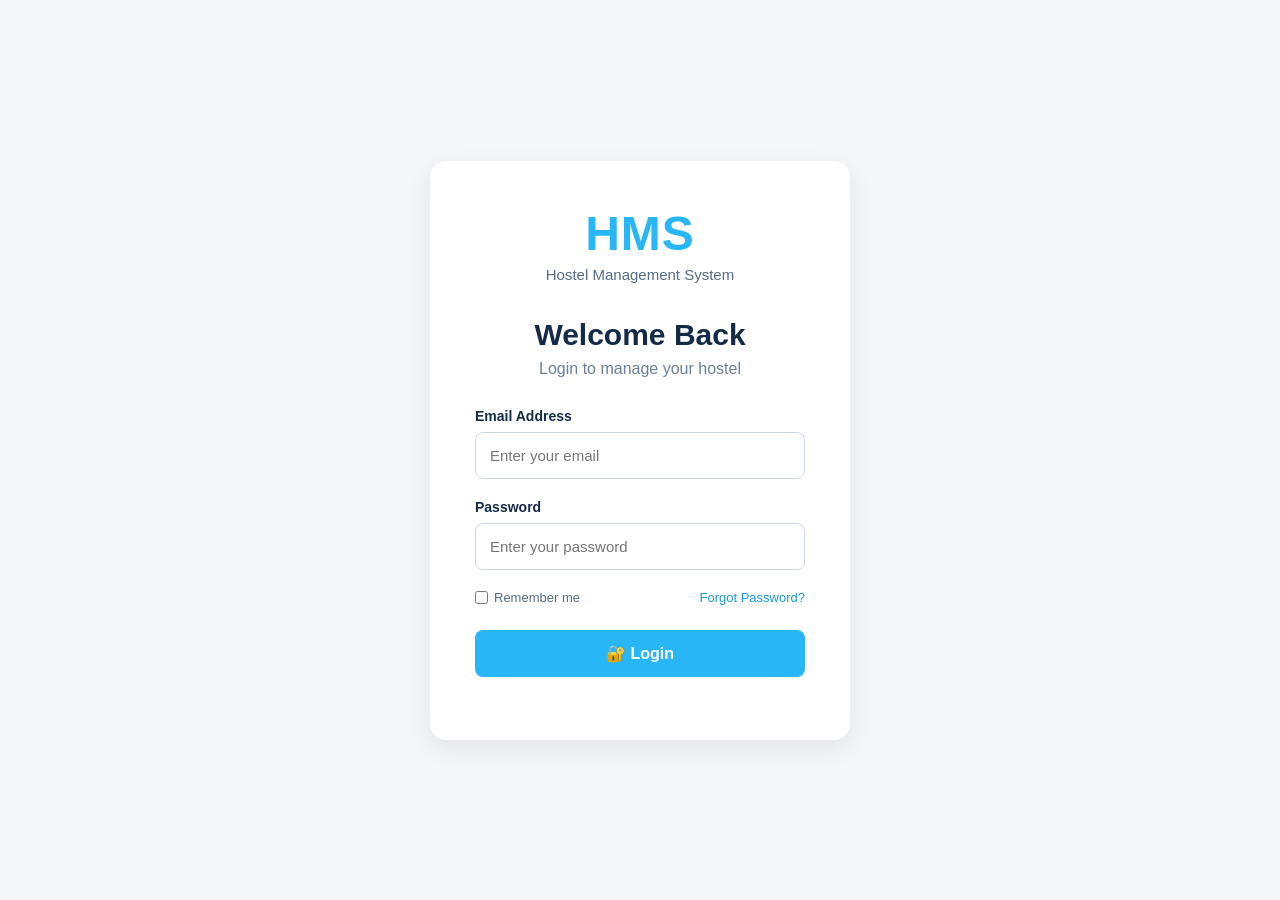
==== index.html @ ae35b174 "Frontend HMS completed" ====
<!DOCTYPE html>
<html lang="en">

<head>

    <meta charset="UTF-8">
    <meta name="viewport" content="width=device-width, initial-scale=1.0">

    <title>HMS | Admin Login</title>

    <link rel="stylesheet" href="css/style.css">

</head>

<body class="login-page">


    <div class="login-container">


        <div class="login-card">


            <!-- HMS Logo -->

            <div class="login-logo">

                <h1>HMS</h1>

                <p>
                    Hostel Management System
                </p>

            </div>


            <!-- Login Heading -->

            <h2>
                Welcome Back
            </h2>

            <p class="login-subtitle">
                Login to manage your hostel
            </p>


            <!-- Login Form -->

            <form id="loginForm">


                <div class="form-group">

                    <label for="email">
                        Email Address
                    </label>

                    <input
                        type="email"
                        id="email"
                        name="email"
                        placeholder="Enter your email"
                        required
                    >

                </div>


                <div class="form-group">

                    <label for="password">
                        Password
                    </label>

                    <input
                        type="password"
                        id="password"
                        name="password"
                        placeholder="Enter your password"
                        required
                    >

                </div>


                <div class="login-options">

                    <label class="remember-me">

                        <input
                            type="checkbox"
                            id="rememberMe"
                        >

                        Remember me

                    </label>


                    <a href="#" class="forgot-password">
                        Forgot Password?
                    </a>

                </div>


                <button
                    type="button"
                    class="login-btn"
                    onclick="window.location.href='pages/dashboard.html'"
>
                         🔐 Login
                </button>
                <p
                    id="loginMessage"
                    class="login-message"
                ></p>


            </form>


        </div>

    </div>


   <script src="js/script.js"></script>

</body>

</html>
---- css/style.css ----
/* General Reset */

* {
    margin: 0;
    padding: 0;
    box-sizing: border-box;
    font-family: Arial, sans-serif;
}

body {
    background-color: #f5f6fa;
    display: flex;
}


/* Sidebar */

.sidebar {
    width: 250px;
    height: 100vh;
    background-color: #1e293b;
    color: white;
    position: fixed;
    left: 0;
    top: 0;
    padding: 25px 15px;
}

.logo {
    text-align: center;
    margin-bottom: 35px;
}

.logo h2 {
    font-size: 30px;
    color: #38bdf8;
}

.logo p {
    font-size: 12px;
    color: #cbd5e1;
    margin-top: 5px;
}

.menu {
    list-style: none;
}

.menu li {
    margin: 8px 0;
}

.menu li a {
    display: block;
    padding: 14px;
    text-decoration: none;
    color: #cbd5e1;
    border-radius: 8px;
    transition: 0.3s;
}

.menu li a:hover,
.menu li.active a {
    background-color: #334155;
    color: white;
}

.logout {
    position: absolute;
    bottom: 30px;
    width: 220px;
}

.logout a {
    display: block;
    padding: 14px;
    color: #fca5a5;
    text-decoration: none;
    border-radius: 8px;
}

.logout a:hover {
    background-color: #7f1d1d;
}


/* Main Content */

.main-content {
    margin-left: 250px;
    width: calc(100% - 250px);
    padding: 30px;
}


/* Top Bar */

.topbar {
    display: flex;
    justify-content: space-between;
    align-items: center;
    margin-bottom: 30px;
}

.topbar h1 {
    font-size: 28px;
    color: #1e293b;
}

.topbar p {
    color: #64748b;
    margin-top: 5px;
}

.admin-profile {
    display: flex;
    align-items: center;
    gap: 12px;
}

.profile-icon {
    width: 45px;
    height: 45px;
    background-color: #38bdf8;
    border-radius: 50%;
    display: flex;
    justify-content: center;
    align-items: center;
    color: white;
    font-weight: bold;
    font-size: 20px;
}

.admin-profile small {
    display: block;
    color: #64748b;
    margin-top: 3px;
}


/* Dashboard Cards */

.dashboard-cards {
    display: grid;
    grid-template-columns: repeat(4, 1fr);
    gap: 20px;
    margin-bottom: 30px;
}

.card {
    background-color: white;
    padding: 22px;
    border-radius: 12px;
    display: flex;
    align-items: center;
    gap: 15px;
    box-shadow: 0 3px 10px rgba(0, 0, 0, 0.08);
}

.card h3 {
    font-size: 25px;
    color: #1e293b;
}

.card p {
    color: #64748b;
    font-size: 14px;
    margin-top: 5px;
}

.card-icon {
    width: 50px;
    height: 50px;
    border-radius: 10px;
    display: flex;
    justify-content: center;
    align-items: center;
    font-size: 23px;
}

.blue {
    background-color: #dbeafe;
}

.green {
    background-color: #dcfce7;
}

.orange {
    background-color: #ffedd5;
}

.red {
    background-color: #fee2e2;
}


/* Sections */

.dashboard-sections {
    display: grid;
    grid-template-columns: 2fr 1fr;
    gap: 25px;
}

.section-box {
    background-color: white;
    padding: 25px;
    border-radius: 12px;
    box-shadow: 0 3px 10px rgba(0, 0, 0, 0.08);
}

.section-header {
    display: flex;
    justify-content: space-between;
    align-items: center;
    margin-bottom: 20px;
}

.section-header h2 {
    color: #1e293b;
    font-size: 20px;
}

.section-header button {
    border: none;
    background-color: #38bdf8;
    color: white;
    padding: 8px 14px;
    border-radius: 6px;
    cursor: pointer;
}

.section-header button:hover {
    background-color: #0284c7;
}


/* Activities */

.activity {
    display: flex;
    align-items: center;
    gap: 15px;
    padding: 15px 0;
    border-bottom: 1px solid #e2e8f0;
}

.activity:last-child {
    border-bottom: none;
}

.activity-icon {
    font-size: 25px;
}

.activity strong {
    color: #334155;
}

.activity p {
    font-size: 13px;
    color: #64748b;
    margin-top: 4px;
}

.activity small {
    margin-left: auto;
    color: #94a3b8;
}


/* Quick Actions */

.quick-actions {
    display: grid;
    gap: 12px;
}

.action-btn {
    padding: 15px;
    background-color: #f1f5f9;
    color: #334155;
    text-decoration: none;
    border-radius: 8px;
    transition: 0.3s;
}

.action-btn:hover {
    background-color: #e0f2fe;
    color: #0284c7;
}


/* Responsive Design */

@media (max-width: 1000px) {

    .dashboard-cards {
        grid-template-columns: repeat(2, 1fr);
    }

    .dashboard-sections {
        grid-template-columns: 1fr;
    }

}

@media (max-width: 700px) {

    .sidebar {
        width: 200px;
    }

    .main-content {
        margin-left: 200px;
        width: calc(100% - 200px);
    }

    .dashboard-cards {
        grid-template-columns: 1fr;
    }

}
/* ============================= */
/* ROOM ALLOCATION MODULE */
/* ============================= */

.room-section {
    margin-top: 25px;
}

.room-grid {
    display: grid;
    grid-template-columns: repeat(2, 1fr);
    gap: 20px;
}

.room-card {
    border: 1px solid #e2e8f0;
    border-radius: 10px;
    padding: 20px;
    transition: 0.3s;
}

.room-card:hover {
    box-shadow: 0 5px 15px rgba(0, 0, 0, 0.08);
    transform: translateY(-3px);
}

.room-header {
    display: flex;
    justify-content: space-between;
    align-items: center;
    margin-bottom: 15px;
}

.room-header h3 {
    color: #1e293b;
    font-size: 20px;
}

.room-card p {
    color: #64748b;
    margin: 8px 0;
    font-size: 14px;
}

.room-card strong {
    color: #334155;
}


/* Room Status */

.available,
.occupied {
    padding: 5px 10px;
    border-radius: 20px;
    font-size: 12px;
    font-weight: bold;
}

.available {
    background-color: #dcfce7;
    color: #15803d;
}

.occupied {
    background-color: #fee2e2;
    color: #dc2626;
}


/* Room Buttons */

.allocate-btn {
    width: 100%;
    margin-top: 15px;
    padding: 11px;
    border: none;
    border-radius: 6px;
    background-color: #38bdf8;
    color: white;
    cursor: pointer;
    font-size: 14px;
}

.allocate-btn:hover {
    background-color: #0284c7;
}

.full-btn {
    width: 100%;
    margin-top: 15px;
    padding: 11px;
    border: none;
    border-radius: 6px;
    background-color: #e2e8f0;
    color: #64748b;
    cursor: not-allowed;
}


/* Modal */

.modal {
    display: none;
    position: fixed;
    z-index: 10;
    left: 0;
    top: 0;
    width: 100%;
    height: 100%;
    background-color: rgba(15, 23, 42, 0.6);
    justify-content: center;
    align-items: center;
}

.modal-content {
    background-color: white;
    width: 420px;
    padding: 30px;
    border-radius: 12px;
    position: relative;
}

.modal-content h2 {
    color: #1e293b;
    margin-bottom: 20px;
}

.close {
    position: absolute;
    right: 20px;
    top: 15px;
    font-size: 28px;
    color: #64748b;
    cursor: pointer;
}

.close:hover {
    color: #ef4444;
}


/* Form */

.modal-content form {
    display: flex;
    flex-direction: column;
}

.modal-content label {
    margin: 10px 0 6px;
    color: #334155;
    font-size: 14px;
    font-weight: bold;
}

.modal-content input,
.modal-content select {
    padding: 12px;
    border: 1px solid #cbd5e1;
    border-radius: 6px;
    outline: none;
    font-size: 14px;
}

.modal-content input:focus,
.modal-content select:focus {
    border-color: #38bdf8;
}


/* Submit Button */

.submit-btn {
    margin-top: 20px;
    padding: 12px;
    border: none;
    border-radius: 6px;
    background-color: #38bdf8;
    color: white;
    font-size: 15px;
    cursor: pointer;
}

.submit-btn:hover {
    background-color: #0284c7;
}


/* Responsive Room Design */

@media (max-width: 800px) {

    .room-grid {
        grid-template-columns: 1fr;
    }

}
/* ============================= */
/* STUDENT REGISTRATION MODULE */
/* ============================= */

.registration-box {
    background-color: white;
    padding: 30px;
    border-radius: 12px;
    box-shadow: 0 3px 10px rgba(0, 0, 0, 0.08);
}

.registration-header {
    display: flex;
    justify-content: space-between;
    align-items: center;
    border-bottom: 1px solid #e2e8f0;
    padding-bottom: 20px;
    margin-bottom: 25px;
}

.registration-header h2 {
    color: #1e293b;
    font-size: 22px;
}

.registration-header p {
    color: #64748b;
    margin-top: 6px;
    font-size: 14px;
}

.form-icon {
    width: 55px;
    height: 55px;
    border-radius: 10px;
    background-color: #dbeafe;
    display: flex;
    justify-content: center;
    align-items: center;
    font-size: 28px;
}

.form-section-title {
    color: #1e293b;
    font-size: 17px;
    margin: 25px 0 18px;
    padding-bottom: 8px;
    border-bottom: 2px solid #e0f2fe;
}

.form-grid {
    display: grid;
    grid-template-columns: repeat(2, 1fr);
    gap: 20px;
}

.form-group {
    display: flex;
    flex-direction: column;
}

.form-group label {
    color: #334155;
    font-size: 14px;
    font-weight: bold;
    margin-bottom: 7px;
}

.form-group input,
.form-group select,
.form-group textarea {
    padding: 12px;
    border: 1px solid #cbd5e1;
    border-radius: 6px;
    outline: none;
    font-size: 14px;
    color: #334155;
}

.form-group input:focus,
.form-group select:focus,
.form-group textarea:focus {
    border-color: #38bdf8;
}

.form-group textarea {
    resize: vertical;
}

.full-width {
    width: 100%;
}

.form-buttons {
    display: flex;
    justify-content: flex-end;
    gap: 15px;
    margin-top: 30px;
    padding-top: 20px;
    border-top: 1px solid #e2e8f0;
}

.clear-btn {
    padding: 12px 22px;
    border: 1px solid #cbd5e1;
    border-radius: 6px;
    background-color: white;
    color: #64748b;
    cursor: pointer;
    font-size: 14px;
}

.clear-btn:hover {
    background-color: #f1f5f9;
}

.register-btn {
    padding: 12px 25px;
    border: none;
    border-radius: 6px;
    background-color: #38bdf8;
    color: white;
    cursor: pointer;
    font-size: 14px;
}

.register-btn:hover {
    background-color: #0284c7;
}


/* Responsive Registration Form */

@media (max-width: 800px) {

    .form-grid {
        grid-template-columns: 1fr;
    }

}
/* ============================= */
/* FEE PAYMENT MODULE */
/* ============================= */

.payment-section {
    margin-top: 25px;
}

.payment-tools {
    display: flex;
    gap: 15px;
    margin-bottom: 20px;
}

.payment-tools input {
    flex: 1;
    padding: 12px;
    border: 1px solid #cbd5e1;
    border-radius: 6px;
    outline: none;
}

.payment-tools select {
    width: 160px;
    padding: 12px;
    border: 1px solid #cbd5e1;
    border-radius: 6px;
    outline: none;
}

.payment-tools input:focus,
.payment-tools select:focus {
    border-color: #38bdf8;
}


/* Payment Table */

.table-container {
    overflow-x: auto;
}

table {
    width: 100%;
    border-collapse: collapse;
}

table th {
    background-color: #f1f5f9;
    color: #334155;
    text-align: left;
    padding: 15px;
    font-size: 13px;
}

table td {
    padding: 15px;
    border-bottom: 1px solid #e2e8f0;
    color: #475569;
    font-size: 14px;
}

table tr:hover {
    background-color: #f8fafc;
}


/* Payment Status */

.paid-status,
.pending-status {
    padding: 6px 12px;
    border-radius: 20px;
    font-size: 12px;
    font-weight: bold;
}

.paid-status {
    background-color: #dcfce7;
    color: #15803d;
}

.pending-status {
    background-color: #ffedd5;
    color: #c2410c;
}


/* View Button */

.view-btn {
    padding: 7px 14px;
    border: none;
    border-radius: 5px;
    background-color: #e0f2fe;
    color: #0284c7;
    cursor: pointer;
}

.view-btn:hover {
    background-color: #bae6fd;
}


/* Fee Responsive Design */

@media (max-width: 700px) {

    .payment-tools {
        flex-direction: column;
    }

    .payment-tools select {
        width: 100%;
    }

}
/* ============================= */
/* COMPLAINT MANAGEMENT MODULE */
/* ============================= */

.complaint-section {
    margin-top: 25px;
}

.complaint-tools {
    display: flex;
    gap: 15px;
    margin-bottom: 20px;
}

.complaint-tools input {
    flex: 1;
    padding: 12px;
    border: 1px solid #cbd5e1;
    border-radius: 6px;
    outline: none;
}

.complaint-tools select {
    width: 160px;
    padding: 12px;
    border: 1px solid #cbd5e1;
    border-radius: 6px;
    outline: none;
}

.complaint-tools input:focus,
.complaint-tools select:focus {
    border-color: #38bdf8;
}


/* Complaint List */

.complaint-list {
    display: grid;
    gap: 18px;
}

.complaint-card {
    border: 1px solid #e2e8f0;
    border-radius: 10px;
    padding: 20px;
    transition: 0.3s;
}

.complaint-card:hover {
    box-shadow: 0 5px 15px rgba(0, 0, 0, 0.08);
}

.complaint-top {
    display: flex;
    justify-content: space-between;
    align-items: flex-start;
}

.complaint-top h3 {
    color: #1e293b;
    margin-bottom: 5px;
}

.complaint-top p {
    color: #94a3b8;
    font-size: 13px;
}

.complaint-info {
    display: flex;
    gap: 30px;
    margin: 18px 0;
    flex-wrap: wrap;
}

.complaint-info p {
    color: #64748b;
    font-size: 14px;
}

.complaint-description {
    color: #475569;
    background-color: #f8fafc;
    padding: 12px;
    border-radius: 6px;
    font-size: 14px;
}


/* Complaint Status */

.complaint-pending,
.complaint-progress,
.complaint-resolved {
    padding: 6px 12px;
    border-radius: 20px;
    font-size: 12px;
    font-weight: bold;
}

.complaint-pending {
    background-color: #ffedd5;
    color: #c2410c;
}

.complaint-progress {
    background-color: #dbeafe;
    color: #1d4ed8;
}

.complaint-resolved {
    background-color: #dcfce7;
    color: #15803d;
}


/* Complaint Actions */

.complaint-actions {
    display: flex;
    gap: 10px;
    margin-top: 15px;
}

.resolve-btn,
.progress-btn,
.resolved-btn {
    padding: 8px 15px;
    border: none;
    border-radius: 5px;
    cursor: pointer;
}

.resolve-btn {
    background-color: #dcfce7;
    color: #15803d;
}

.resolve-btn:hover {
    background-color: #bbf7d0;
}

.progress-btn {
    background-color: #dbeafe;
    color: #1d4ed8;
}

.progress-btn:hover {
    background-color: #bfdbfe;
}

.resolved-btn {
    background-color: #e2e8f0;
    color: #64748b;
    cursor: not-allowed;
}


/* Complaint Responsive Design */

@media (max-width: 700px) {

    .complaint-tools {
        flex-direction: column;
    }

    .complaint-tools select {
        width: 100%;
    }

    .complaint-info {
        flex-direction: column;
        gap: 8px;
    }

}
/* ============================= */
/* HOSTEL NOTICES & SERVICES */
/* ============================= */

.notices-section {
    margin-top: 25px;
}

.notice-tools {
    display: flex;
    gap: 15px;
    margin-bottom: 20px;
}

.notice-tools input {
    flex: 1;
    padding: 12px;
    border: 1px solid #cbd5e1;
    border-radius: 6px;
    outline: none;
}

.notice-tools select {
    width: 180px;
    padding: 12px;
    border: 1px solid #cbd5e1;
    border-radius: 6px;
    outline: none;
}

.notice-tools input:focus,
.notice-tools select:focus {
    border-color: #38bdf8;
}


/* Notice List */

.notice-list {
    display: grid;
    gap: 18px;
}

.notice-card {
    border: 1px solid #e2e8f0;
    border-radius: 10px;
    padding: 20px;
    transition: 0.3s;
}

.notice-card:hover {
    box-shadow: 0 5px 15px rgba(0, 0, 0, 0.08);
}

.important-notice {
    border-left: 5px solid #ef4444;
}

.notice-header {
    display: flex;
    justify-content: space-between;
    align-items: flex-start;
    gap: 20px;
}

.notice-header h3 {
    color: #1e293b;
    margin-top: 10px;
}

.notice-category {
    display: inline-block;
    padding: 6px 12px;
    border-radius: 20px;
    font-size: 12px;
    font-weight: bold;
}

.maintenance {
    background-color: #dbeafe;
    color: #1d4ed8;
}

.services {
    background-color: #dcfce7;
    color: #15803d;
}

.rules {
    background-color: #fef3c7;
    color: #b45309;
}

.priority-high,
.priority-normal {
    padding: 6px 12px;
    border-radius: 20px;
    font-size: 12px;
    font-weight: bold;
}

.priority-high {
    background-color: #fee2e2;
    color: #dc2626;
}

.priority-normal {
    background-color: #f1f5f9;
    color: #64748b;
}

.notice-description {
    margin: 18px 0;
    padding: 14px;
    background-color: #f8fafc;
    border-radius: 6px;
    color: #475569;
    line-height: 1.6;
}

.notice-footer {
    display: flex;
    gap: 25px;
    color: #94a3b8;
    font-size: 13px;
}


/* Notices Responsive */

@media (max-width: 700px) {

    .notice-tools {
        flex-direction: column;
    }

    .notice-tools select {
        width: 100%;
    }

    .notice-header {
        flex-direction: column;
    }

}
/* =========================================
   HOSTEL NOTICES ON DASHBOARD
========================================= */

.hostel-notices {
    width: 100%;
    margin-top: 24px;
}


/* Notice list */

.dashboard-notice-list {
    display: flex;
    flex-direction: column;
    gap: 14px;
}


/* Individual notice */

.dashboard-notice {
    display: flex;
    align-items: flex-start;
    gap: 16px;

    padding: 18px;

    border: 1px solid #e5e7eb;
    border-radius: 12px;

    background: #ffffff;
}


/* Notice icon */

.notice-icon {
    width: 42px;
    height: 42px;

    display: flex;
    align-items: center;
    justify-content: center;

    border-radius: 10px;

    font-size: 22px;

    flex-shrink: 0;
}


/* Notice icon backgrounds */

.maintenance-icon {
    background: #fff0d9;
}

.service-icon {
    background: #dcfce7;
}

.important-icon {
    background: #fee2e2;
}


/* Notice content */

.notice-content {
    flex: 1;
}


.notice-content h3 {
    margin: 0 0 6px;

    font-size: 17px;
    color: #1e293b;
}


.notice-content p {
    margin: 0 0 8px;

    color: #64748b;
    font-size: 14px;
}


.notice-content small {
    color: #94a3b8;
    font-size: 13px;
}


/* Mobile responsive */

@media (max-width: 768px) {

    .dashboard-notice {
        padding: 14px;
    }

    .notice-content h3 {
        font-size: 15px;
    }

    .notice-content p {
        font-size: 13px;
    }

}
/* =========================================
   HMS LOGIN PAGE
========================================= */

.login-page {
    margin: 0;
    min-height: 100vh;

    background: #f4f6fa;

    display: flex;
    justify-content: center;
    align-items: center;
}


.login-container {
    width: 100%;

    display: flex;
    justify-content: center;
    align-items: center;
}


.login-card {
    width: 420px;

    background: #ffffff;

    padding: 45px;

    border-radius: 16px;

    box-shadow: 0 8px 25px rgba(0, 0, 0, 0.08);

    text-align: center;
}


/* HMS Logo */

.login-logo h1 {
    margin: 0;

    color: #29b6f6;

    font-size: 48px;

    letter-spacing: 1px;
}


.login-logo p {
    margin-top: 5px;

    color: #526b89;

    font-size: 15px;
}


/* Login Heading */

.login-card h2 {
    margin-top: 35px;
    margin-bottom: 8px;

    color: #142b48;

    font-size: 30px;
}


.login-subtitle {
    color: #6b7f99;

    margin-bottom: 30px;
}


/* Form */

.login-card form {
    text-align: left;
}


.form-group {
    margin-bottom: 20px;
}


.form-group label {
    display: block;

    margin-bottom: 8px;

    color: #142b48;

    font-weight: 600;
}


.form-group input[type="email"],
.form-group input[type="password"] {
    width: 100%;

    padding: 14px;

    border: 1px solid #cbd7e6;

    border-radius: 8px;

    font-size: 15px;

    box-sizing: border-box;

    outline: none;
}


.form-group input:focus {
    border-color: #29b6f6;
}


/* Login Options */

.login-options {
    display: flex;

    justify-content: space-between;

    align-items: center;

    margin-bottom: 25px;

    font-size: 13px;
}


.remember-me {
    color: #526b89;

    display: flex;

    align-items: center;

    gap: 6px;
}


.forgot-password {
    color: #159bd7;

    text-decoration: none;
}


.forgot-password:hover {
    text-decoration: underline;
}


/* Login Button */

.login-btn {
    width: 100%;

    padding: 14px;

    border: none;

    border-radius: 8px;

    background: #29b6f6;

    color: white;

    font-size: 16px;

    font-weight: 600;

    cursor: pointer;
}


.login-btn:hover {
    background: #1da4df;
}


/* Login Message */

.login-message {
    text-align: center;

    margin-top: 18px;

    font-size: 14px;
}
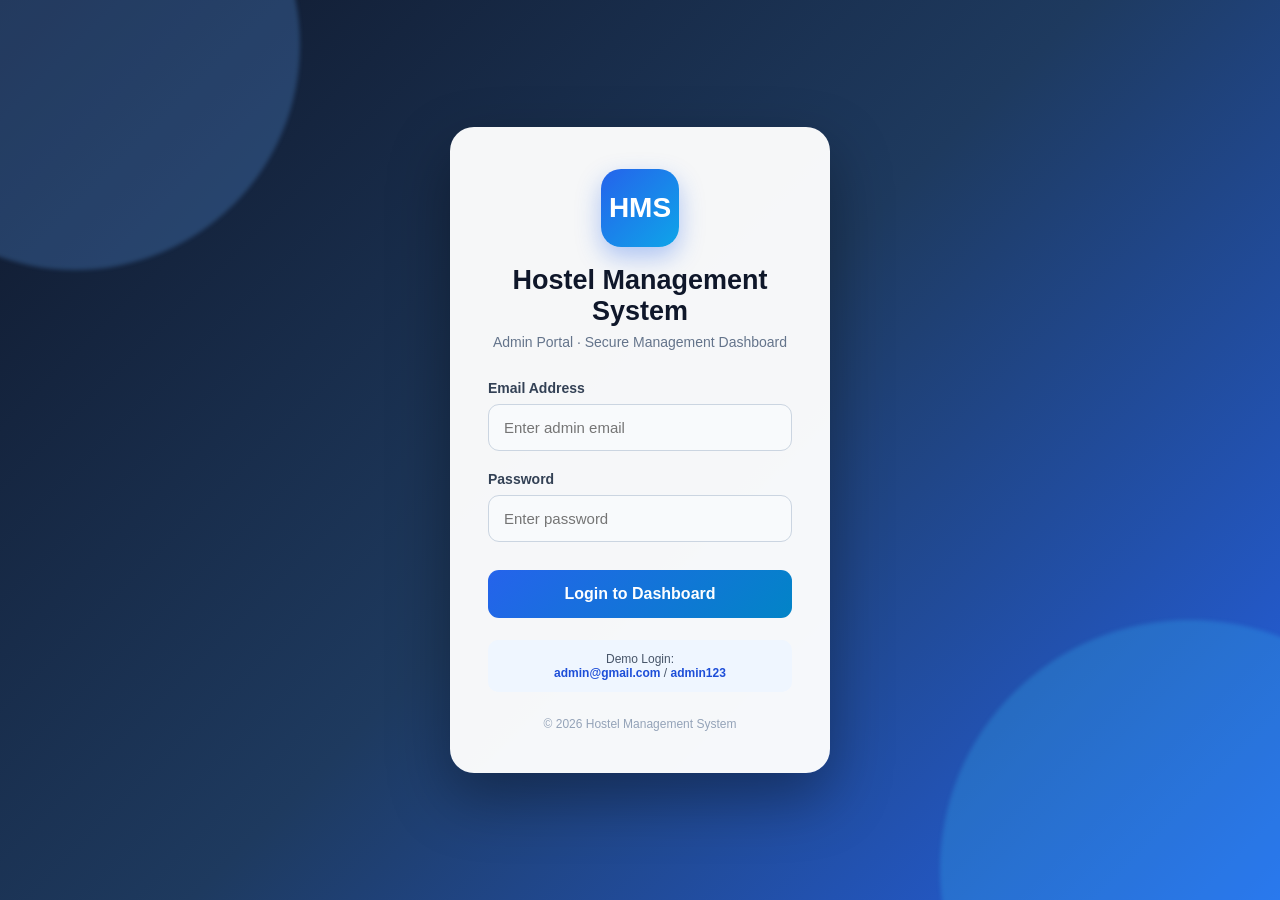
==== commit 61649b21: "Update Hostel Management System" ====
--- a/index.html
+++ b/index.html
@@ -2,53 +2,218 @@
 <html lang="en">
 
 <head>
-
     <meta charset="UTF-8">
     <meta name="viewport" content="width=device-width, initial-scale=1.0">
 
     <title>HMS | Admin Login</title>
 
-    <link rel="stylesheet" href="css/style.css">
-
+    <style>
+
+        * {
+            margin: 0;
+            padding: 0;
+            box-sizing: border-box;
+            font-family: Arial, Helvetica, sans-serif;
+        }
+
+        body {
+            min-height: 100vh;
+            background:
+                linear-gradient(135deg, #0f172a, #1e3a5f, #2563eb);
+            display: flex;
+            align-items: center;
+            justify-content: center;
+            overflow: hidden;
+        }
+
+        /* Background circles */
+
+        body::before,
+        body::after {
+            content: "";
+            position: fixed;
+            border-radius: 50%;
+            filter: blur(2px);
+            opacity: 0.25;
+        }
+
+        body::before {
+            width: 450px;
+            height: 450px;
+            background: #60a5fa;
+            top: -180px;
+            left: -150px;
+        }
+
+        body::after {
+            width: 500px;
+            height: 500px;
+            background: #38bdf8;
+            bottom: -220px;
+            right: -160px;
+        }
+
+        /* Main card */
+
+        .login-container {
+            width: 100%;
+            max-width: 430px;
+            padding: 25px;
+            position: relative;
+            z-index: 2;
+        }
+
+        .login-card {
+            background: rgba(255, 255, 255, 0.96);
+            border-radius: 24px;
+            padding: 42px 38px;
+            box-shadow: 0 25px 60px rgba(0, 0, 0, 0.35);
+            text-align: center;
+        }
+
+        /* Logo */
+
+        .logo-box {
+            width: 78px;
+            height: 78px;
+            margin: 0 auto 18px;
+            border-radius: 20px;
+            background: linear-gradient(135deg, #2563eb, #0ea5e9);
+            color: white;
+            display: flex;
+            align-items: center;
+            justify-content: center;
+            box-shadow: 0 10px 25px rgba(37, 99, 235, 0.35);
+        }
+
+        .logo-box span {
+            font-size: 28px;
+            font-weight: bold;
+        }
+
+        h1 {
+            color: #0f172a;
+            font-size: 27px;
+            margin-bottom: 7px;
+        }
+
+        .subtitle {
+            color: #64748b;
+            font-size: 14px;
+            margin-bottom: 30px;
+        }
+
+        /* Form */
+
+        .form-group {
+            text-align: left;
+            margin-bottom: 20px;
+        }
+
+        label {
+            display: block;
+            color: #334155;
+            font-size: 14px;
+            font-weight: bold;
+            margin-bottom: 8px;
+        }
+
+        input {
+            width: 100%;
+            padding: 14px 15px;
+            border: 1px solid #cbd5e1;
+            border-radius: 11px;
+            outline: none;
+            font-size: 15px;
+            transition: 0.2s;
+            background: #f8fafc;
+        }
+
+        input:focus {
+            border-color: #2563eb;
+            background: white;
+            box-shadow: 0 0 0 3px rgba(37, 99, 235, 0.12);
+        }
+
+        /* Login button */
+
+        .login-btn {
+            width: 100%;
+            border: none;
+            padding: 15px;
+            border-radius: 11px;
+            background: linear-gradient(135deg, #2563eb, #0284c7);
+            color: white;
+            font-size: 16px;
+            font-weight: bold;
+            cursor: pointer;
+            transition: 0.25s;
+            margin-top: 8px;
+        }
+
+        .login-btn:hover {
+            transform: translateY(-2px);
+            box-shadow: 0 10px 25px rgba(37, 99, 235, 0.3);
+        }
+
+        .login-btn:active {
+            transform: translateY(0);
+        }
+
+        .demo {
+            margin-top: 22px;
+            padding: 12px;
+            border-radius: 10px;
+            background: #eff6ff;
+            color: #475569;
+            font-size: 12px;
+        }
+
+        .demo strong {
+            color: #1d4ed8;
+        }
+
+        #loginMessage {
+            margin-top: 15px;
+            font-size: 14px;
+        }
+
+        .footer {
+            margin-top: 25px;
+            color: #94a3b8;
+            font-size: 12px;
+        }
+
+        @media (max-width: 500px) {
+
+            .login-card {
+                padding: 32px 25px;
+            }
+
+        }
+
+    </style>
 </head>
 
-<body class="login-page">
-
+
+<body>
 
     <div class="login-container">
 
-
         <div class="login-card">
 
-
-            <!-- HMS Logo -->
-
-            <div class="login-logo">
-
-                <h1>HMS</h1>
-
-                <p>
-                    Hostel Management System
-                </p>
-
+            <div class="logo-box">
+                <span>HMS</span>
             </div>
 
-
-            <!-- Login Heading -->
-
-            <h2>
-                Welcome Back
-            </h2>
-
-            <p class="login-subtitle">
-                Login to manage your hostel
+            <h1>Hostel Management System</h1>
+
+            <p class="subtitle">
+                Admin Portal · Secure Management Dashboard
             </p>
 
 
-            <!-- Login Form -->
-
             <form id="loginForm">
-
 
                 <div class="form-group">
 
@@ -59,8 +224,8 @@
                     <input
                         type="email"
                         id="email"
-                        name="email"
-                        placeholder="Enter your email"
+                        placeholder="Enter admin email"
+                        autocomplete="username"
                         required
                     >
 
@@ -76,57 +241,130 @@
                     <input
                         type="password"
                         id="password"
-                        name="password"
-                        placeholder="Enter your password"
+                        placeholder="Enter password"
+                        autocomplete="current-password"
                         required
                     >
 
                 </div>
 
 
-                <div class="login-options">
-
-                    <label class="remember-me">
-
-                        <input
-                            type="checkbox"
-                            id="rememberMe"
-                        >
-
-                        Remember me
-
-                    </label>
-
-
-                    <a href="#" class="forgot-password">
-                        Forgot Password?
-                    </a>
-
-                </div>
-
-
                 <button
-                    type="button"
+                    type="submit"
                     class="login-btn"
-                    onclick="window.location.href='pages/dashboard.html'"
->
-                         🔐 Login
+                >
+                    Login to Dashboard
                 </button>
-                <p
-                    id="loginMessage"
-                    class="login-message"
-                ></p>
-
+
+
+                <p id="loginMessage"></p>
 
             </form>
 
 
+            <div class="demo">
+
+                Demo Login:<br>
+
+                <strong>admin@gmail.com</strong>
+                /
+                <strong>admin123</strong>
+
+            </div>
+
+
+            <div class="footer">
+
+                © 2026 Hostel Management System
+
+            </div>
+
         </div>
 
     </div>
 
 
-   <script src="js/script.js"></script>
+    <script>
+
+        /*
+         * SIMPLE DEMO LOGIN
+         *
+         * No PHP authentication is used here.
+         * This keeps the project working reliably
+         * during local demonstration.
+         */
+
+        document
+            .getElementById("loginForm")
+            .addEventListener("submit", function(e) {
+
+                e.preventDefault();
+
+                const email =
+                    document.getElementById("email")
+                    .value
+                    .trim();
+
+                const password =
+                    document.getElementById("password")
+                    .value
+                    .trim();
+
+                const message =
+                    document.getElementById("loginMessage");
+
+
+                /*
+                 * Login credentials
+                 */
+
+                if (
+                    email === "admin@gmail.com" &&
+                    password === "admin123"
+                ) {
+
+                    sessionStorage.setItem(
+                        "adminLoggedIn",
+                        "true"
+                    );
+
+                    sessionStorage.setItem(
+                        "adminEmail",
+                        email
+                    );
+
+                    sessionStorage.setItem(
+                        "adminName",
+                        "Administrator"
+                    );
+
+
+                    message.style.color = "#16a34a";
+
+                    message.innerText =
+                        "Login successful! Opening dashboard...";
+
+
+                    setTimeout(function() {
+
+                        window.location.href =
+                            "/pages/dashboard.html";
+
+                    }, 500);
+
+
+                } else {
+
+                    message.style.color = "#dc2626";
+
+                    message.innerText =
+                        "Invalid email or password.";
+
+                }
+
+            });
+
+    </script>
 
 </body>
 
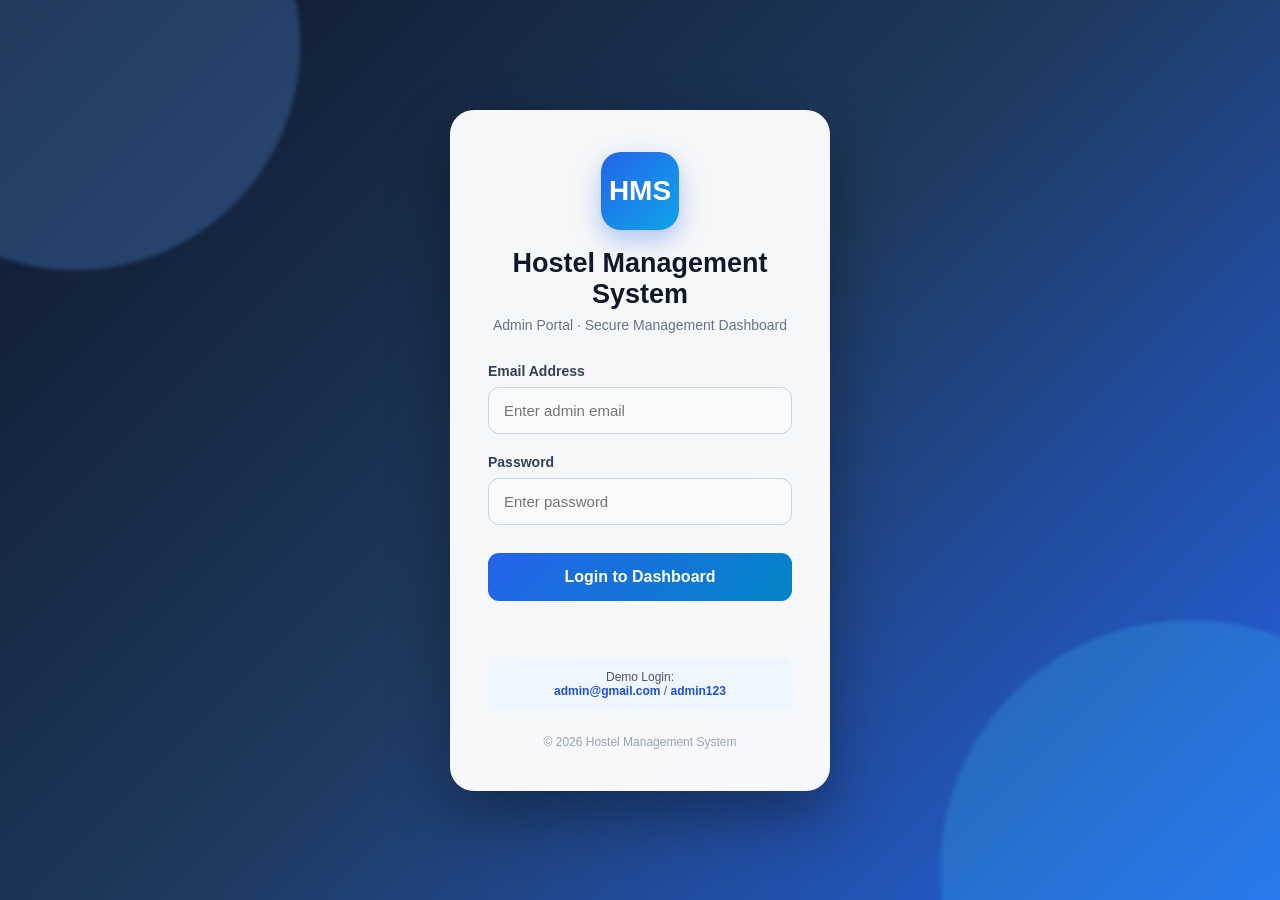
==== commit f0c58434: "Initial commit" ====
--- a/index.html
+++ b/index.html
@@ -8,7 +8,6 @@
     <title>HMS | Admin Login</title>
 
     <style>
-
         * {
             margin: 0;
             padding: 0;
@@ -18,15 +17,12 @@
 
         body {
             min-height: 100vh;
-            background:
-                linear-gradient(135deg, #0f172a, #1e3a5f, #2563eb);
+            background: linear-gradient(135deg, #0f172a, #1e3a5f, #2563eb);
             display: flex;
             align-items: center;
             justify-content: center;
             overflow: hidden;
         }
-
-        /* Background circles */
 
         body::before,
         body::after {
@@ -53,8 +49,6 @@
             right: -160px;
         }
 
-        /* Main card */
-
         .login-container {
             width: 100%;
             max-width: 430px;
@@ -70,8 +64,6 @@
             box-shadow: 0 25px 60px rgba(0, 0, 0, 0.35);
             text-align: center;
         }
-
-        /* Logo */
 
         .logo-box {
             width: 78px;
@@ -103,8 +95,6 @@
             margin-bottom: 30px;
         }
 
-        /* Form */
-
         .form-group {
             text-align: left;
             margin-bottom: 20px;
@@ -118,7 +108,8 @@
             margin-bottom: 8px;
         }
 
-        input {
+        input[type="email"],
+        input[type="password"] {
             width: 100%;
             padding: 14px 15px;
             border: 1px solid #cbd5e1;
@@ -134,8 +125,6 @@
             background: white;
             box-shadow: 0 0 0 3px rgba(37, 99, 235, 0.12);
         }
-
-        /* Login button */
 
         .login-btn {
             width: 100%;
@@ -160,6 +149,12 @@
             transform: translateY(0);
         }
 
+        .login-btn:disabled {
+            opacity: 0.7;
+            cursor: not-allowed;
+            transform: none;
+        }
+
         .demo {
             margin-top: 22px;
             padding: 12px;
@@ -176,6 +171,7 @@
         #loginMessage {
             margin-top: 15px;
             font-size: 14px;
+            min-height: 20px;
         }
 
         .footer {
@@ -185,16 +181,12 @@
         }
 
         @media (max-width: 500px) {
-
             .login-card {
                 padding: 32px 25px;
             }
-
-        }
-
+        }
     </style>
 </head>
-
 
 <body>
 
@@ -212,7 +204,6 @@
                 Admin Portal · Secure Management Dashboard
             </p>
 
-
             <form id="loginForm">
 
                 <div class="form-group">
@@ -224,6 +215,7 @@
                     <input
                         type="email"
                         id="email"
+                        name="email"
                         placeholder="Enter admin email"
                         autocomplete="username"
                         required
@@ -231,7 +223,6 @@
 
                 </div>
 
-
                 <div class="form-group">
 
                     <label for="password">
@@ -241,13 +232,13 @@
                     <input
                         type="password"
                         id="password"
+                        name="password"
                         placeholder="Enter password"
                         autocomplete="current-password"
                         required
                     >
 
                 </div>
-
 
                 <button
                     type="submit"
@@ -256,109 +247,135 @@
                     Login to Dashboard
                 </button>
 
-
                 <p id="loginMessage"></p>
 
             </form>
 
-
             <div class="demo">
-
                 Demo Login:<br>
-
                 <strong>admin@gmail.com</strong>
                 /
                 <strong>admin123</strong>
-
             </div>
 
-
             <div class="footer">
-
                 © 2026 Hostel Management System
-
             </div>
 
         </div>
 
     </div>
 
-
     <script>
-
-        /*
-         * SIMPLE DEMO LOGIN
-         *
-         * No PHP authentication is used here.
-         * This keeps the project working reliably
-         * during local demonstration.
-         */
 
         document
             .getElementById("loginForm")
-            .addEventListener("submit", function(e) {
+            .addEventListener("submit", async function (e) {
 
                 e.preventDefault();
 
                 const email =
-                    document.getElementById("email")
-                    .value
-                    .trim();
+                    document.getElementById("email").value.trim();
 
                 const password =
-                    document.getElementById("password")
-                    .value
-                    .trim();
+                    document.getElementById("password").value;
 
                 const message =
                     document.getElementById("loginMessage");
 
-
-                /*
-                 * Login credentials
-                 */
-
-                if (
-                    email === "admin@gmail.com" &&
-                    password === "admin123"
-                ) {
-
-                    sessionStorage.setItem(
-                        "adminLoggedIn",
-                        "true"
+                const button =
+                    document.querySelector(".login-btn");
+
+
+                message.textContent = "Logging in...";
+                message.style.color = "#2563eb";
+
+                button.disabled = true;
+
+
+                try {
+
+                    const response = await fetch(
+                        "auth/login.php",
+                        {
+                            method: "POST",
+
+                            headers: {
+                                "Content-Type": "application/json"
+                            },
+
+                            body: JSON.stringify({
+                                email: email,
+                                password: password
+                            })
+                        }
                     );
 
-                    sessionStorage.setItem(
-                        "adminEmail",
-                        email
+
+                    if (!response.ok) {
+
+                        throw new Error(
+                            "Server returned HTTP " + response.status
+                        );
+
+                    }
+
+
+                    const data = await response.json();
+
+
+                    if (data.success) {
+
+                        message.textContent =
+                            "Login successful! Opening dashboard...";
+
+                        message.style.color = "green";
+
+
+                        /*
+                         * IMPORTANT:
+                         * Dashboard opens in the SAME browser tab.
+                         *
+                         * Change this path only if your dashboard
+                         * is located somewhere else.
+                         */
+
+                        setTimeout(function () {
+
+                            window.location.href =
+                                "pages/dashboard.html";
+
+                        }, 700);
+
+
+                    } else {
+
+                        message.textContent =
+                            data.message ||
+                            "Invalid email or password.";
+
+                        message.style.color = "red";
+
+                    }
+
+
+                } catch (error) {
+
+                    console.error(
+                        "Login Error:",
+                        error
                     );
 
-                    sessionStorage.setItem(
-                        "adminName",
-                        "Administrator"
-                    );
-
-
-                    message.style.color = "#16a34a";
-
-                    message.innerText =
-                        "Login successful! Opening dashboard...";
-
-
-                    setTimeout(function() {
-
-                        window.location.href =
-                            "/pages/dashboard.html";
-
-                    }, 500);
-
-
-                } else {
-
-                    message.style.color = "#dc2626";
-
-                    message.innerText =
-                        "Invalid email or password.";
+
+                    message.textContent =
+                        "Unable to connect to the server.";
+
+                    message.style.color = "red";
+
+
+                } finally {
+
+                    button.disabled = false;
 
                 }
 
